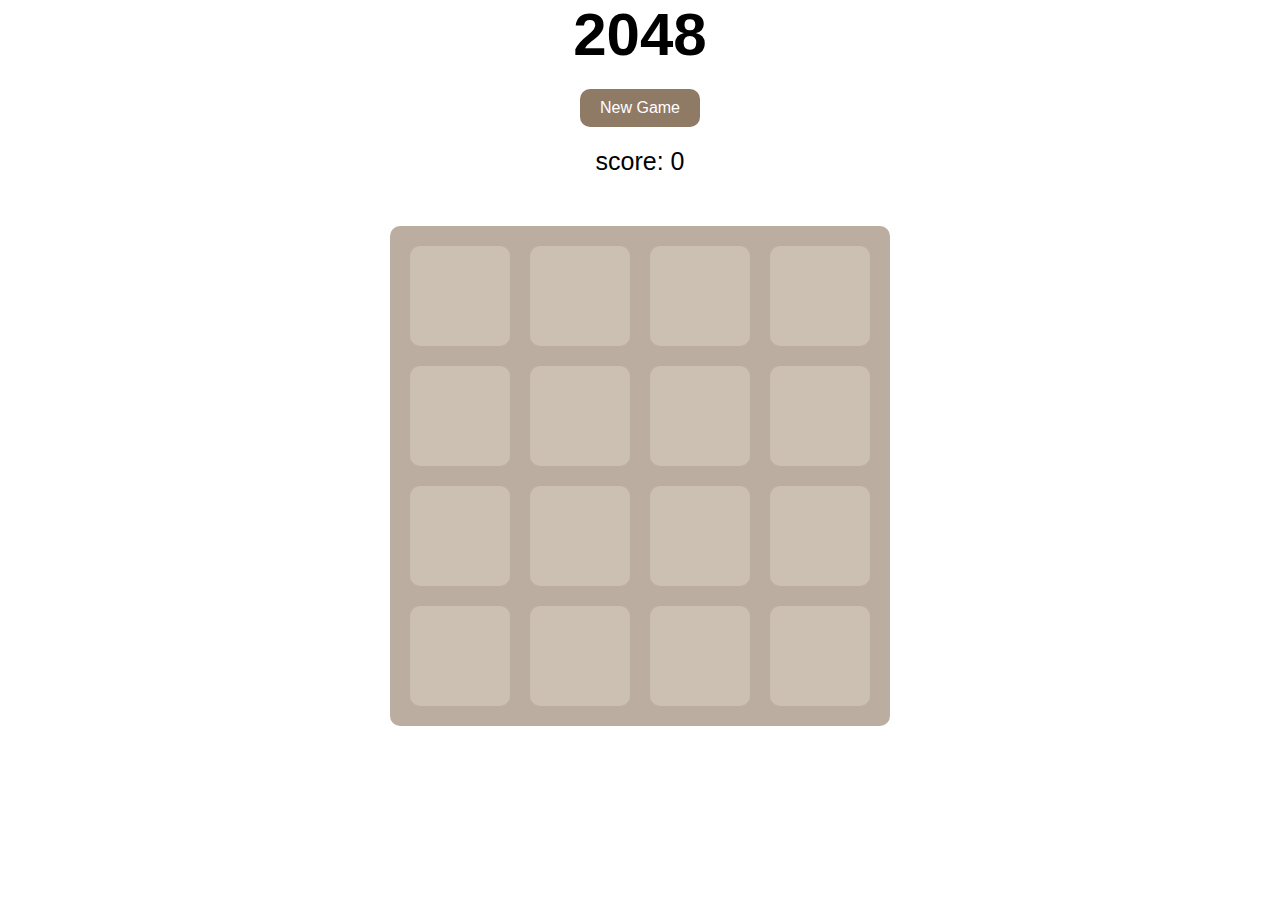
==== index.html @ 89702c56 "第一次提交，保存我练习的代码" ====
<!DOCTYPE html>
<html lang="en">
<head>
	<meta charset="UTF-8">
	<title>2048</title>
	<link rel="stylesheet" type="text/css" href="css/2048.css">
	<script type="text/javascript" src="jquery-2.1.3.min.js"></script>
	<script type="text/javascript" src="js/support2048.js"></script>
	<script type="text/javascript" src="js/showanimation.js"></script>
	<script type="text/javascript" src="js/main2048.js"></script>

</head>
<body>
	<header>
		<h1>2048</h1>
		<a href="javascript:newgame();" id="newgamebtn">New Game</a>
		<p>score: <span id="score">0</span></p>
	</header>
	<div id="grid-container">
		<div class="grid-cell" id="grid-cell-0-0"></div>
		<div class="grid-cell" id="grid-cell-0-1"></div>
		<div class="grid-cell" id="grid-cell-0-2"></div>
		<div class="grid-cell" id="grid-cell-0-3"></div>
		
		<div class="grid-cell" id="grid-cell-1-0"></div>
		<div class="grid-cell" id="grid-cell-1-1"></div>
		<div class="grid-cell" id="grid-cell-1-2"></div>
		<div class="grid-cell" id="grid-cell-1-3"></div>

		<div class="grid-cell" id="grid-cell-2-0"></div>
		<div class="grid-cell" id="grid-cell-2-1"></div>
		<div class="grid-cell" id="grid-cell-2-2"></div>
		<div class="grid-cell" id="grid-cell-2-3"></div>

		<div class="grid-cell" id="grid-cell-3-0"></div>
		<div class="grid-cell" id="grid-cell-3-1"></div>
		<div class="grid-cell" id="grid-cell-3-2"></div>
		<div class="grid-cell" id="grid-cell-3-3"></div>
	</div>
</body>
</html>
---- css/2048.css ----
@charset "utf-8";
/* CSS  */

body, div, dl, dt, dd, ul, ol, li, h1, h2, h3, h4, h5, h6,pre, form, fieldset, input, textarea, p, blockquote, th, td {padding: 0; margin: 0;}    
fieldset, img { border: 0; }    
table {border-collapse: collapse;  border-spacing: 0;}    
ol, ul {list-style: none; }    
address, caption, cite, code, dfn, em, strong, th, var { font-weight: normal; font-style: normal;}    
caption, th {text-align: left;}    
h1, h2, h3, h4, h5, h6 {font-weight: normal;font-size: 100%;}    
q:before, q:after {content: '';}    
abbr, acronym {border: 0;}
/* 清除浏览器默认样式*/
header{
	display: block;
	margin:0 auto;
	width: 500px;
	text-align: center;
}
header h1{
	font-family: Arial;
	font-size: 60px;
	font-weight: bold;
}
header #newgamebtn{
	display: block;
	margin: 20px auto;
	width: 100px;
	padding: 10px 10px;
	background-color: #8f7a66;
	font-family: Arial;
	color: white;
	border-radius: 10px;
	-webkit-border-radius: 10px;
	-moz-border-radius: 10px;
	-ms-border-radius: 10px;
	-o-border-radius: 10px;
	text-decoration: none;
}
header #newgamebtn:hover{
	background-color: #9f8b77;
}
header p{
	font-family: Arial;
	font-size: 25px;
	margin: 20px auto;
}
#grid-container{
	width: 460px;
	height: 460px;
	padding: 20px;
	margin: 50px auto;
	background-color: #bbada0;
	border-radius: 10px;
	-webkit-border-radius: 10px;
	-moz-border-radius: 10px;
	-ms-border-radius: 10px;
	-o-border-radius: 10px;
	position: relative;
}
#grid-container .grid-cell{
	width: 100px;
	height: 100px;
	border-radius: 10px;
	-webkit-border-radius: 10px;
	-moz-border-radius: 10px;
	-ms-border-radius: 10px;
	-o-border-radius: 10px;
	background-color: #ccc0b3;
	position: absolute;
}
.number-cell{
	border-radius: 6px;
	-webkit-border-radius: 6px;
	-moz-border-radius: 6px;
	-ms-border-radius: 6px;
	-o-border-radius: 6px;
	font-family: Arial;
	font-weight: bold;
	font-size: 60px;
	line-height: 100px;
	text-align: center;
	position: absolute;
}
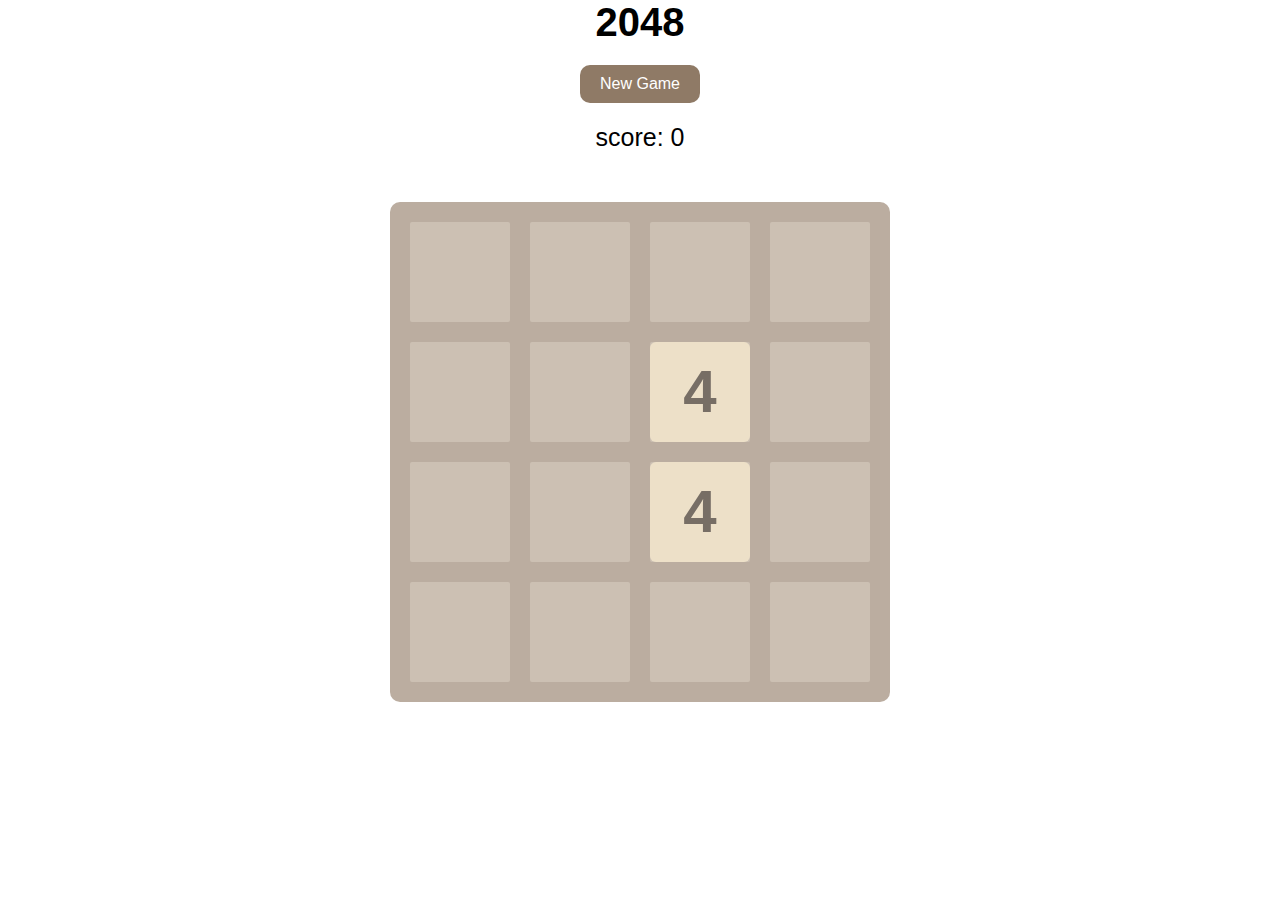
==== commit 510eddf1: "日常下班提交保存" ====
--- a/index.html
+++ b/index.html
@@ -2,6 +2,7 @@
 <html lang="en">
 <head>
 	<meta charset="UTF-8">
+	<meta name="viewport" content="width=device-width,height=device-height,initial-scale=1.0,minimum-scale=1.0,maximum-scale=1.0,user-scalable=no">
 	<title>2048</title>
 	<link rel="stylesheet" type="text/css" href="css/2048.css">
 	<script type="text/javascript" src="jquery-2.1.3.min.js"></script>
--- a/css/2048.css
+++ b/css/2048.css
@@ -14,12 +14,12 @@
 header{
 	display: block;
 	margin:0 auto;
-	width: 500px;
+	width: 100%;
 	text-align: center;
 }
 header h1{
 	font-family: Arial;
-	font-size: 60px;
+	font-size: 40px;
 	font-weight: bold;
 }
 header #newgamebtn{
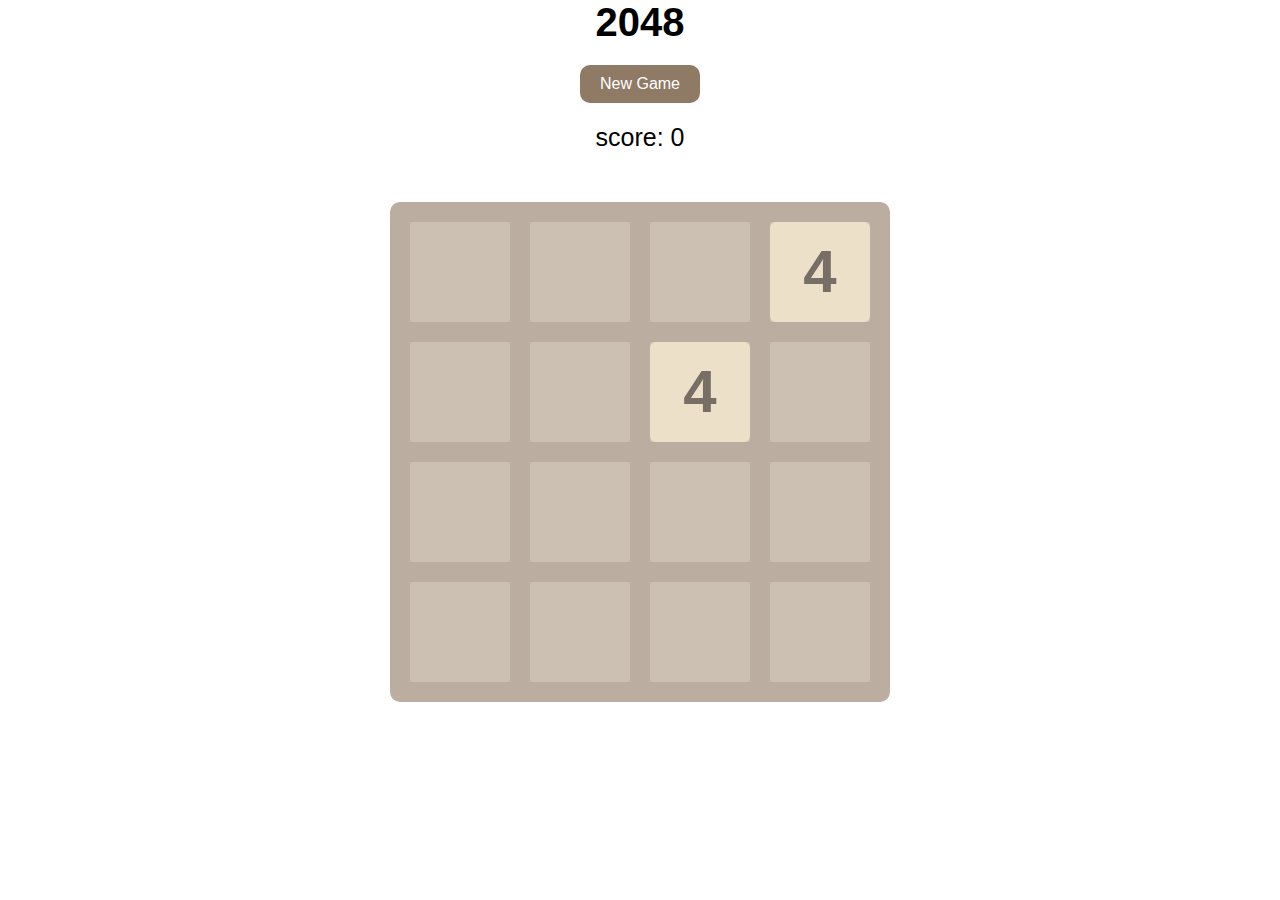
==== commit 784e81ac: "some es6 practice" ====
--- a/index.html
+++ b/index.html
@@ -11,7 +11,7 @@
 	<script type="text/javascript" src="js/main2048.js"></script>
 
 </head>
-<body>
+<body>  
 	<header>
 		<h1>2048</h1>
 		<a href="javascript:newgame();" id="newgamebtn">New Game</a>
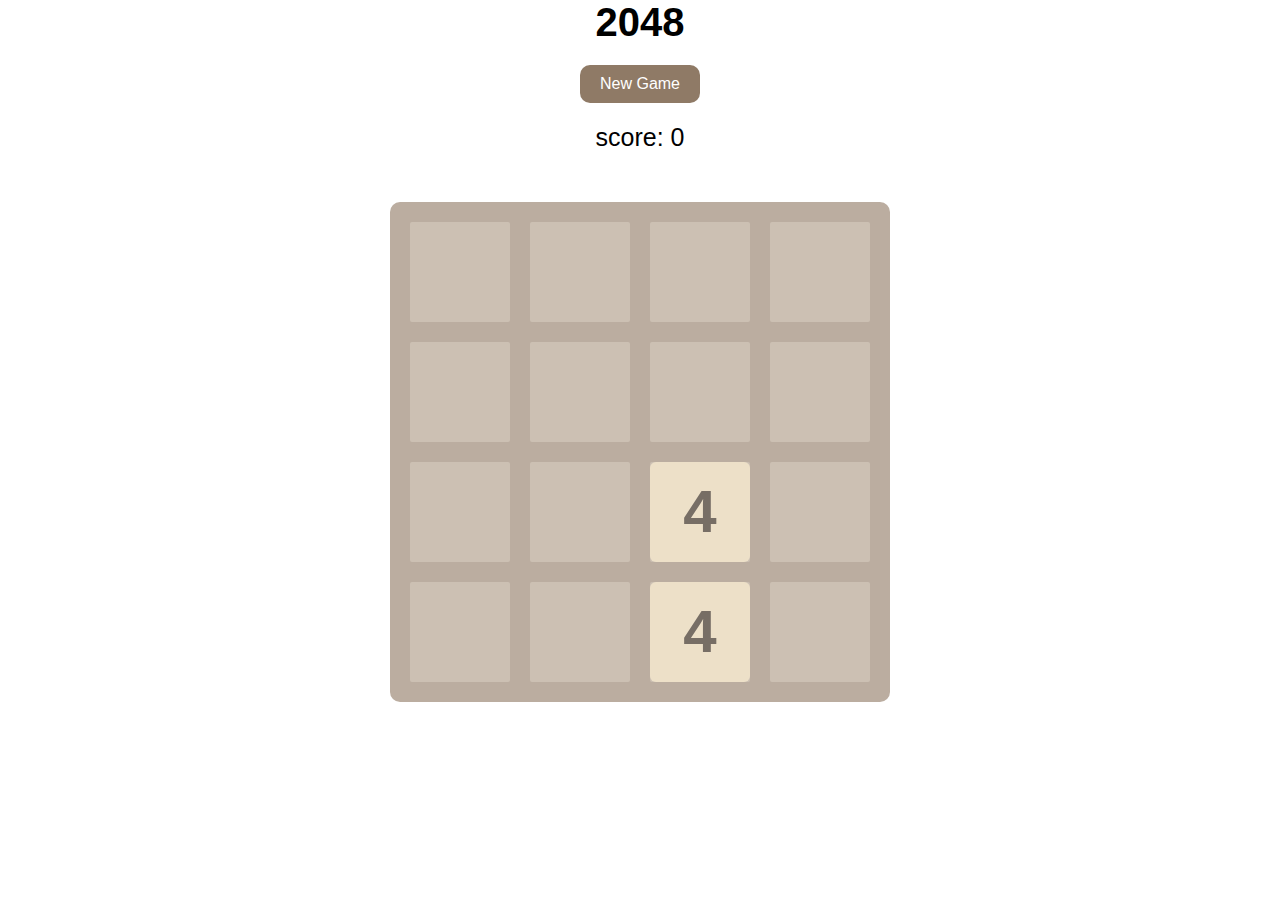
==== commit 3675b15c: "保存一个效果页面" ====
--- a/index.html
+++ b/index.html
@@ -10,7 +10,7 @@
 	<script type="text/javascript" src="js/showanimation.js"></script>
 	<script type="text/javascript" src="js/main2048.js"></script>
 
-</head>
+</head>  
 <body>  
 	<header>
 		<h1>2048</h1>
